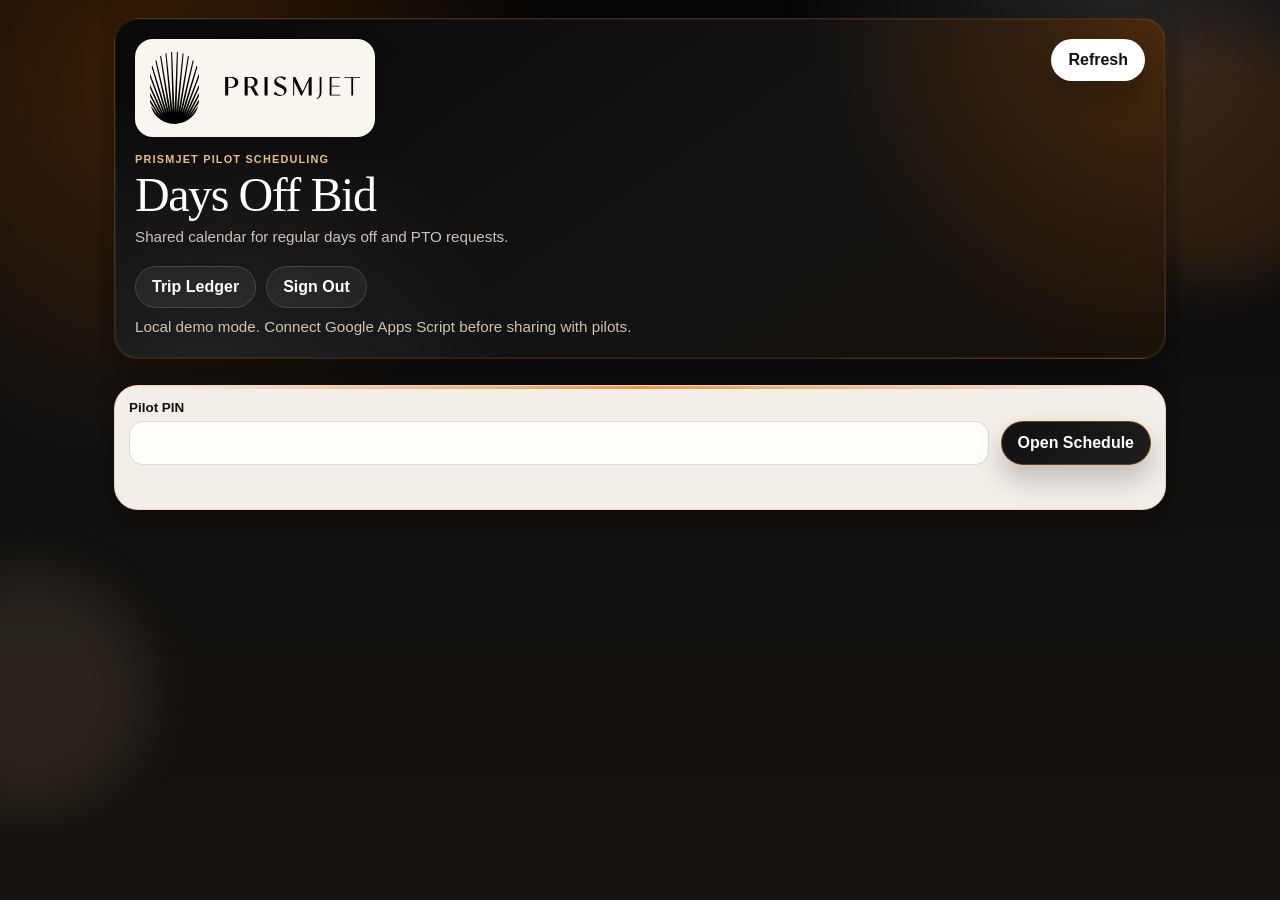
==== schedule.html @ 380c0ceb "Publish PrismJet schedule test app" ====
<!DOCTYPE html>
<html lang="en">
<head>
  <meta charset="UTF-8">
  <meta name="viewport" content="width=device-width, initial-scale=1.0, viewport-fit=cover">
  <meta name="theme-color" content="#090909">
  <meta name="apple-mobile-web-app-capable" content="yes">
  <meta name="apple-mobile-web-app-status-bar-style" content="black-translucent">
  <meta name="apple-mobile-web-app-title" content="PrismJet Schedule">
  <title>Pilot Schedule - PrismJet</title>
  <link rel="manifest" href="manifest.webmanifest">
  <link rel="icon" href="assets/icon.svg" type="image/svg+xml">
  <link rel="apple-touch-icon" sizes="180x180" href="assets/apple-touch-icon.png">
  <link rel="stylesheet" href="styles.css">
</head>
<body>
  <div class="page-shell schedule-page">
    <div class="backdrop backdrop-a"></div>
    <div class="backdrop backdrop-b"></div>

    <header class="app-header card schedule-header">
      <div class="app-header-top">
        <div class="hero-copy">
          <div class="brand-lockup">
            <div class="brand-logo-frame">
              <img class="brand-logo" src="assets/prismjet-logo.svg" alt="PrismJet">
            </div>
          </div>
          <p class="eyebrow">PrismJet pilot scheduling</p>
          <h1>Days Off Bid</h1>
          <p class="hero-text" id="session-summary">Shared calendar for regular days off and PTO requests.</p>
        </div>

        <button class="primary-button new-expense-link" id="refresh-schedule-button" type="button" hidden>Refresh</button>
      </div>

      <div class="header-actions">
        <a class="secondary-button" href="index.html">Trip Ledger</a>
        <button class="secondary-button" id="sign-out-button" type="button" hidden>Sign Out</button>
      </div>

      <p class="install-tip schedule-mode-banner" id="schedule-mode-banner" hidden></p>
    </header>

    <main class="layout schedule-layout">
      <section class="card form-card schedule-login-panel" id="login-panel">
        <form id="login-form" novalidate>
          <div class="field-grid login-grid">
            <label class="field">
              <span>Pilot PIN</span>
              <input id="pilot-pin" name="pin" type="password" inputmode="numeric" autocomplete="one-time-code" maxlength="12" required>
            </label>
            <button class="primary-button login-button" type="submit">Open Schedule</button>
          </div>
          <p class="form-message" id="auth-message" role="status"></p>
        </form>
      </section>

      <div class="schedule-app" id="schedule-app" hidden>
        <section class="status-grid schedule-status-grid" aria-label="Draft totals">
          <div class="status-tile schedule-status-tile card" aria-live="polite">
            <span class="summary-label">Regular days</span>
            <span class="summary-value" id="regular-count">0/8</span>
            <span class="summary-meta">OFF limit</span>
          </div>

          <div class="status-tile schedule-status-tile card" aria-live="polite">
            <span class="summary-label">Combined days</span>
            <span class="summary-value" id="total-count">0/14</span>
            <span class="summary-meta">OFF + PTO</span>
          </div>

          <div class="status-tile schedule-status-tile card" aria-live="polite">
            <span class="summary-label">Month requests</span>
            <span class="summary-value" id="month-request-count">0</span>
            <span class="summary-meta" id="month-request-caption">Current bid month</span>
          </div>
        </section>

        <section class="card form-card schedule-controls-card">
          <div class="schedule-month-bar">
            <div>
              <p class="section-eyebrow">Bid month</p>
              <h2 id="month-heading">Month</h2>
            </div>
            <div class="month-actions">
              <button class="inline-button icon-button" id="previous-month-button" type="button" aria-label="Previous month">&lt;</button>
              <label class="field month-picker-field">
                <span>Month</span>
                <input id="bid-month" name="bidMonth" type="month">
              </label>
              <button class="inline-button icon-button" id="next-month-button" type="button" aria-label="Next month">&gt;</button>
            </div>
          </div>

          <div class="field-grid schedule-choice-grid">
            <fieldset class="entry-type-picker schedule-picker" id="request-type-picker">
              <legend>Request type</legend>
              <label class="entry-type-option">
                <input name="requestType" type="radio" value="regular" checked>
                <span>OFF</span>
              </label>
              <label class="entry-type-option">
                <input name="requestType" type="radio" value="pto">
                <span>PTO</span>
              </label>
            </fieldset>

            <fieldset class="entry-type-picker schedule-picker priority-picker" id="priority-picker">
              <legend>Priority</legend>
              <label class="entry-type-option">
                <input name="priority" type="radio" value="high" checked>
                <span>High</span>
              </label>
              <label class="entry-type-option">
                <input name="priority" type="radio" value="medium">
                <span>Medium</span>
              </label>
              <label class="entry-type-option">
                <input name="priority" type="radio" value="low">
                <span>Low</span>
              </label>
            </fieldset>
          </div>
        </section>

        <section class="card list-panel schedule-calendar-panel">
          <div class="list-panel-heading">
            <div>
              <p class="section-eyebrow">Shared calendar</p>
              <h2 id="calendar-heading">Calendar</h2>
              <p class="list-caption" id="calendar-caption">Tap open days to add them to your draft.</p>
            </div>
          </div>

          <div class="calendar-weekdays" aria-hidden="true">
            <span>Sun</span>
            <span>Mon</span>
            <span>Tue</span>
            <span>Wed</span>
            <span>Thu</span>
            <span>Fri</span>
            <span>Sat</span>
          </div>
          <div class="schedule-calendar-grid" id="calendar-grid"></div>
        </section>

        <section class="card list-panel draft-panel">
          <div class="list-panel-heading">
            <div>
              <p class="section-eyebrow">Draft request</p>
              <h2>Selected Days</h2>
              <p class="list-caption" id="draft-caption">No days selected.</p>
            </div>
            <button class="inline-button danger-inline" id="clear-draft-button" type="button">Clear</button>
          </div>

          <div class="draft-list" id="draft-list"></div>

          <label class="field field-wide schedule-notes-field">
            <span>Notes</span>
            <textarea id="request-notes" rows="3" maxlength="300" placeholder="Optional"></textarea>
          </label>

          <div class="form-actions">
            <button class="primary-button" id="submit-request-button" type="button">Submit Request</button>
          </div>

          <p class="form-message" id="schedule-message" role="status"></p>
        </section>

        <section class="card list-panel month-requests-panel">
          <div class="list-panel-heading">
            <div>
              <p class="section-eyebrow">Current month</p>
              <h2>Submitted Requests</h2>
              <p class="list-caption" id="month-list-caption">No requests submitted.</p>
            </div>
          </div>
          <div class="month-request-list" id="month-request-list"></div>
        </section>
      </div>
    </main>
  </div>

  <script src="schedule-config.js"></script>
  <script src="schedule.js" type="module"></script>
</body>
</html>
---- styles.css ----
:root {
  --bg: #090909;
  --surface: rgba(255, 251, 245, 0.95);
  --surface-strong: #fffdf8;
  --line: rgba(238, 113, 0, 0.16);
  --text: #111111;
  --muted: #6c6257;
  --accent: #ee7100;
  --accent-strong: #c85b00;
  --highlight: #e8be84;
  --success: #2f6d55;
  --warning: #a35a1d;
  --shadow: 0 22px 50px rgba(0, 0, 0, 0.2);
  --radius-xl: 24px;
  --radius-lg: 18px;
  --radius-md: 14px;
  --radius-sm: 12px;
  --hero-font: "Iowan Old Style", "Palatino Linotype", "Book Antiqua", serif;
  --ui-font: "Avenir Next", "Helvetica Neue", "Trebuchet MS", sans-serif;
}

* {
  box-sizing: border-box;
}

html {
  background:
    radial-gradient(circle at 12% 8%, rgba(238, 113, 0, 0.22), transparent 28%),
    radial-gradient(circle at 88% 0%, rgba(255, 255, 255, 0.12), transparent 24%),
    linear-gradient(180deg, #060606 0%, #101010 48%, #17120d 100%);
}

body {
  margin: 0;
  min-height: 100vh;
  color: var(--text);
  font-family: var(--ui-font);
  background: transparent;
}

body.modal-open {
  overflow: hidden;
}

button,
input,
select,
textarea {
  font: inherit;
}

button {
  border: 0;
  cursor: pointer;
}

a {
  color: inherit;
  text-decoration: none;
}

img {
  display: block;
  max-width: 100%;
}

.page-shell {
  position: relative;
  max-width: 820px;
  margin: 0 auto;
  overflow: hidden;
  padding: max(18px, env(safe-area-inset-top)) 14px max(22px, env(safe-area-inset-bottom));
}

.backdrop {
  position: fixed;
  border-radius: 999px;
  pointer-events: none;
  filter: blur(28px);
  opacity: 0.7;
}

.backdrop-a {
  top: 24px;
  right: -70px;
  width: 260px;
  height: 260px;
  background: rgba(238, 113, 0, 0.16);
}

.backdrop-b {
  bottom: 10%;
  left: -90px;
  width: 240px;
  height: 240px;
  background: rgba(245, 212, 161, 0.14);
}

.card,
.expense-card,
.status-tile {
  animation: lift-in 0.42s ease both;
}

.card {
  position: relative;
  border: 1px solid var(--line);
  border-radius: var(--radius-xl);
  background: var(--surface);
  backdrop-filter: blur(12px);
  box-shadow: var(--shadow);
}

.app-header,
.form-shell {
  overflow: hidden;
  padding: 20px;
  border-color: rgba(238, 113, 0, 0.22);
  background:
    radial-gradient(circle at top right, rgba(238, 113, 0, 0.24), transparent 32%),
    radial-gradient(circle at 8% 110%, rgba(255, 255, 255, 0.08), transparent 30%),
    linear-gradient(145deg, #090909 0%, #131313 54%, #17110a 100%);
  box-shadow: 0 24px 60px rgba(0, 0, 0, 0.34);
}

.app-header::after,
.form-shell::after {
  content: "";
  position: absolute;
  inset: 0;
  border: 1px solid rgba(255, 255, 255, 0.06);
  border-radius: inherit;
  pointer-events: none;
}

.app-header-top,
.list-panel-heading,
.form-header {
  display: flex;
  justify-content: space-between;
  gap: 14px;
  align-items: flex-start;
}

.hero-copy {
  max-width: 34rem;
}

.brand-lockup {
  display: flex;
  align-items: center;
  margin-bottom: 16px;
}

.brand-lockup-compact {
  margin-bottom: 14px;
}

.brand-logo-frame {
  display: inline-flex;
  padding: 12px 14px;
  border-radius: 18px;
  background: rgba(255, 250, 243, 0.98);
  border: 1px solid rgba(255, 255, 255, 0.1);
  box-shadow: 0 16px 32px rgba(0, 0, 0, 0.22);
}

.brand-logo {
  width: min(210px, 52vw);
  height: auto;
}

.eyebrow,
.section-eyebrow,
.summary-label {
  display: block;
  margin: 0 0 6px;
  letter-spacing: 0.11em;
  text-transform: uppercase;
  color: var(--highlight);
  font-size: 0.68rem;
  font-weight: 700;
}

h1,
h2 {
  margin: 0;
  font-family: var(--hero-font);
  line-height: 0.98;
  letter-spacing: -0.03em;
}

h1 {
  font-size: clamp(2rem, 7vw, 3rem);
  font-weight: 300;
}

h2 {
  font-size: clamp(1.5rem, 5vw, 2rem);
  font-weight: 400;
}

.hero-text,
.list-caption,
.storage-tip,
.field-help,
.expense-meta,
.expense-location,
.expense-notes,
.install-tip,
.back-copy {
  color: var(--muted);
  line-height: 1.45;
}

.app-header h1,
.form-shell h1 {
  color: #fff;
}

.app-header .hero-text,
.app-header .install-tip,
.app-header .storage-tip,
.form-shell .back-copy {
  color: rgba(255, 244, 228, 0.78);
}

.hero-text,
.install-tip {
  margin: 8px 0 0;
  font-size: 0.95rem;
}

.storage-tip {
  display: block;
  margin-top: 6px;
}

.header-actions {
  display: flex;
  gap: 10px;
  flex-wrap: wrap;
  margin-top: 18px;
}

.layout {
  display: grid;
  gap: 14px;
  margin-top: 14px;
}

.ledger-toggle {
  display: grid;
  grid-template-columns: repeat(2, minmax(0, 1fr));
  gap: 8px;
}

.ledger-toggle-button {
  min-height: 42px;
  border: 1px solid rgba(255, 255, 255, 0.08);
  border-radius: 999px;
  background: rgba(12, 12, 13, 0.92);
  color: rgba(255, 243, 226, 0.78);
  font-weight: 700;
  transition: transform 160ms ease, border-color 160ms ease, background-color 160ms ease;
}

.ledger-toggle-button.active {
  border-color: rgba(238, 113, 0, 0.5);
  background:
    radial-gradient(circle at top right, rgba(238, 113, 0, 0.24), transparent 46%),
    linear-gradient(180deg, rgba(16, 16, 17, 0.98), rgba(27, 18, 11, 0.98));
  color: #fff;
}

.ledger-toggle-button:hover {
  transform: translateY(-1px);
}

.status-grid {
  display: grid;
  gap: 10px;
  grid-template-columns: repeat(3, minmax(0, 1fr));
}

.status-tile {
  width: 100%;
  padding: 14px 12px;
  text-align: left;
  border: 1px solid rgba(255, 255, 255, 0.08);
  border-radius: var(--radius-lg);
  background: linear-gradient(180deg, rgba(12, 12, 13, 0.96), rgba(23, 17, 11, 0.96));
  box-shadow: 0 16px 30px rgba(0, 0, 0, 0.25);
  transition: transform 160ms ease, border-color 160ms ease, background-color 160ms ease;
}

.status-tile.active {
  border-color: rgba(238, 113, 0, 0.58);
  background:
    radial-gradient(circle at top right, rgba(238, 113, 0, 0.26), transparent 46%),
    linear-gradient(180deg, rgba(16, 16, 17, 0.98), rgba(27, 18, 11, 0.98));
}

.status-tile:hover {
  transform: translateY(-1px);
}

.summary-value {
  display: block;
  margin: 0;
  color: #fff;
  font-size: clamp(0.98rem, 3.8vw, 1.25rem);
  font-weight: 800;
  line-height: 1.15;
  font-variant-numeric: tabular-nums;
}

.summary-meta {
  display: block;
  margin-top: 6px;
  color: rgba(255, 243, 226, 0.72);
  font-size: 0.76rem;
}

.list-panel {
  padding: 16px;
  border-color: rgba(238, 113, 0, 0.18);
  box-shadow: 0 24px 48px rgba(0, 0, 0, 0.18);
}

.list-panel::before,
.form-card::before {
  content: "";
  position: absolute;
  left: 18px;
  right: 18px;
  top: 0;
  height: 3px;
  border-radius: 999px;
  background: linear-gradient(90deg, rgba(238, 113, 0, 0), rgba(238, 113, 0, 0.7), rgba(238, 113, 0, 0));
}

.list-panel-heading {
  margin-bottom: 14px;
  align-items: flex-end;
}

.list-caption {
  margin: 8px 0 0;
  font-size: 0.92rem;
}

.sort-control {
  display: grid;
  gap: 6px;
  min-width: 0;
}

.sort-control-label {
  color: var(--muted);
  font-size: 0.72rem;
  font-weight: 700;
  letter-spacing: 0.08em;
  text-transform: uppercase;
}

.sort-control select {
  min-height: 40px;
  padding: 0 14px;
  border: 1px solid rgba(17, 17, 17, 0.12);
  border-radius: 999px;
  background: rgba(255, 254, 251, 0.98);
  color: var(--text);
  font-weight: 700;
}

.expense-list {
  display: grid;
  gap: 12px;
}

.expense-group {
  overflow: hidden;
  border: 1px solid var(--line);
  border-radius: var(--radius-lg);
  background: rgba(255, 251, 245, 0.9);
}

.expense-group-summary,
.submitted-expense-summary {
  display: flex;
  align-items: center;
  justify-content: space-between;
  gap: 10px;
  padding: 12px 14px;
  cursor: pointer;
  list-style: none;
}

.expense-group-summary::-webkit-details-marker,
.submitted-expense-summary::-webkit-details-marker {
  display: none;
}

.expense-group-summary-main,
.submitted-expense-line {
  min-width: 0;
  display: flex;
  align-items: center;
  gap: 8px;
}

.expense-group-summary-label,
.submitted-expense-title {
  min-width: 0;
  overflow: hidden;
  text-overflow: ellipsis;
  white-space: nowrap;
  font-weight: 800;
}

.expense-group-summary-label {
  font-size: 0.98rem;
}

.expense-group-summary-right,
.submitted-expense-summary-right {
  display: flex;
  align-items: center;
  gap: 10px;
  flex-shrink: 0;
}

.expense-group-summary-total,
.submitted-expense-summary-amount {
  color: var(--accent);
  font-weight: 800;
  font-variant-numeric: tabular-nums;
  white-space: nowrap;
}

.accordion-chevron {
  color: var(--muted);
  font-size: 1.15rem;
  line-height: 1;
  transition: transform 180ms ease;
}

.expense-group[open] > .expense-group-summary,
.submitted-expense-item[open] > .submitted-expense-summary {
  border-bottom: 1px solid rgba(238, 113, 0, 0.16);
}

.expense-group[open] > .expense-group-summary .accordion-chevron,
.submitted-expense-item[open] > .submitted-expense-summary .accordion-chevron {
  transform: rotate(90deg);
}

.expense-group-content,
.submitted-expense-body {
  padding: 10px 12px 12px;
}

.expense-group-actions {
  display: flex;
  flex-wrap: wrap;
  gap: 8px;
  margin-bottom: 10px;
}

.expense-group-button {
  min-height: 38px;
}

.trip-group {
  display: grid;
  gap: 8px;
}

.trip-group + .trip-group {
  padding-top: 10px;
  border-top: 1px solid rgba(17, 17, 17, 0.08);
}

.trip-group-header {
  display: flex;
  justify-content: space-between;
  gap: 10px;
  align-items: baseline;
}

.trip-group-title {
  margin: 0;
  font-size: 0.96rem;
  font-weight: 800;
}

.trip-group-caption {
  margin: 0;
  color: var(--muted);
  font-size: 0.76rem;
}

.trip-group-list {
  display: grid;
  gap: 8px;
}

.expense-group-note,
.submitted-expense-meta {
  margin: 0 0 10px;
  color: var(--muted);
  font-size: 0.84rem;
  line-height: 1.35;
}

.submitted-expense-date-grid {
  display: grid;
  grid-template-columns: repeat(3, minmax(0, 1fr));
  gap: 8px;
  margin: 0 0 12px;
}

.submitted-expense-date-field {
  display: grid;
  gap: 5px;
  padding: 10px;
  border-radius: var(--radius-md);
  background: rgba(17, 17, 17, 0.05);
}

.submitted-expense-date-label {
  color: var(--muted);
  font-size: 0.72rem;
  font-weight: 700;
  text-transform: uppercase;
  letter-spacing: 0.08em;
}

.submitted-expense-date-input,
.submitted-expense-date-value {
  min-width: 0;
  color: var(--text);
  font-size: 0.88rem;
  font-weight: 700;
}

.submitted-expense-date-input {
  min-height: 24px;
  padding: 0;
  border: 0;
  background: transparent;
  appearance: none;
  -webkit-appearance: none;
}

.submitted-expense-date-input:focus {
  outline: none;
}

.submitted-expense-date-input::-webkit-date-and-time-value {
  text-align: left;
}

.expense-group-list {
  display: grid;
  gap: 8px;
}

.expense-group-empty {
  margin: 0;
  padding: 14px;
  border-radius: var(--radius-md);
  background: rgba(17, 17, 17, 0.05);
  color: var(--muted);
  text-align: center;
}

.submitted-expense-item {
  overflow: hidden;
  border: 1px solid rgba(17, 17, 17, 0.08);
  border-radius: var(--radius-md);
  background: linear-gradient(180deg, rgba(255, 253, 249, 0.98), rgba(249, 242, 232, 0.95));
  animation: lift-in 0.42s ease both;
}

.submitted-expense-date {
  flex-shrink: 0;
  color: var(--muted);
  font-size: 0.8rem;
  font-weight: 700;
  white-space: nowrap;
}

.submitted-expense-title {
  font-size: 0.94rem;
}

.submitted-expense-summary-amount {
  font-size: 0.92rem;
}

.expense-card {
  padding: 16px;
  border: 1px solid var(--line);
  border-radius: var(--radius-lg);
  background: linear-gradient(180deg, rgba(255, 253, 249, 0.99), rgba(249, 242, 232, 0.97));
}

.expense-card-top {
  display: flex;
  justify-content: space-between;
  gap: 12px;
  align-items: flex-start;
}

.expense-merchant {
  margin: 0;
  font-size: 1.08rem;
  font-weight: 800;
}

.expense-meta,
.expense-location,
.expense-notes {
  margin: 6px 0 0;
  font-size: 0.92rem;
}

.expense-location:not([hidden])::before {
  content: "Location: ";
  font-weight: 700;
  color: var(--text);
}

.expense-amount {
  flex-shrink: 0;
  color: var(--accent);
  font-size: 1.15rem;
  font-weight: 800;
  white-space: nowrap;
  font-variant-numeric: tabular-nums;
}

.expense-badges {
  display: flex;
  gap: 8px;
  flex-wrap: wrap;
  margin-top: 12px;
}

.badge {
  display: inline-flex;
  align-items: center;
  min-height: 28px;
  padding: 0 10px;
  border-radius: 999px;
  font-size: 0.76rem;
  font-weight: 700;
}

.badge-status-draft {
  background: rgba(238, 113, 0, 0.12);
  color: var(--accent);
}

.badge-status-submitted {
  background: rgba(232, 190, 132, 0.2);
  color: var(--warning);
}

.badge-status-reimbursed {
  background: rgba(47, 109, 85, 0.14);
  color: var(--success);
}

.badge-category {
  background: rgba(17, 17, 17, 0.06);
  color: var(--text);
}

.badge-trip {
  background: rgba(238, 113, 0, 0.12);
  color: var(--accent);
}

.expense-photo {
  width: 100%;
  margin-top: 12px;
  max-height: 150px;
  border-radius: var(--radius-md);
  object-fit: cover;
  background: rgba(17, 17, 17, 0.06);
}

.expense-timeline {
  display: grid;
  grid-template-columns: repeat(3, minmax(0, 1fr));
  gap: 8px;
  margin: 12px 0 0;
}

.expense-timeline div {
  padding: 10px;
  border-radius: var(--radius-md);
  background: rgba(17, 17, 17, 0.05);
}

.expense-timeline dt {
  margin: 0 0 5px;
  color: var(--muted);
  font-size: 0.72rem;
  text-transform: uppercase;
  letter-spacing: 0.08em;
}

.expense-timeline dd {
  margin: 0;
  font-size: 0.88rem;
  font-weight: 700;
}

.expense-actions,
.form-actions {
  display: flex;
  gap: 10px;
  flex-wrap: wrap;
  margin-top: 14px;
}

.primary-button,
.secondary-button,
.inline-button {
  display: inline-flex;
  align-items: center;
  justify-content: center;
  min-height: 42px;
  padding: 0 16px;
  border-radius: 999px;
  font-weight: 700;
  transition: transform 160ms ease, box-shadow 160ms ease, background-color 160ms ease, color 160ms ease;
}

.primary-button {
  border: 1px solid rgba(238, 113, 0, 0.45);
  background: linear-gradient(135deg, #111111 0%, #1d1d1f 100%);
  color: #fff;
  box-shadow: 0 14px 28px rgba(0, 0, 0, 0.22);
}

.secondary-button,
.inline-button {
  border: 1px solid rgba(17, 17, 17, 0.12);
  background: rgba(255, 253, 249, 0.95);
  color: var(--text);
}

.danger-inline {
  color: #a63e2f;
}

.danger-button {
  color: #a63e2f;
}

.primary-button:hover,
.secondary-button:hover,
.inline-button:hover {
  transform: translateY(-1px);
}

.primary-button:disabled,
.secondary-button:disabled,
.inline-button:disabled {
  opacity: 0.58;
  cursor: not-allowed;
  transform: none;
}

.new-expense-link {
  flex-shrink: 0;
  background: #fff;
  color: #111;
  border-color: rgba(255, 255, 255, 0.18);
}

.app-header .secondary-button,
.form-shell .back-link {
  border-color: rgba(255, 255, 255, 0.14);
  background: rgba(255, 255, 255, 0.06);
  color: #fff;
  box-shadow: none;
}

.app-header .danger-button {
  border-color: rgba(224, 95, 70, 0.34);
  color: #ffd7ce;
}

.app-header .secondary-button:hover,
.form-shell .back-link:hover,
.app-header .new-expense-link:hover {
  box-shadow: none;
}

.form-page {
  max-width: 760px;
  margin: 0 auto;
}

.back-link {
  margin-bottom: 12px;
}

.form-card {
  margin-top: 12px;
  padding: 14px;
  overflow: hidden;
  border-color: rgba(238, 113, 0, 0.18);
  box-shadow: 0 24px 48px rgba(0, 0, 0, 0.18);
}

.entry-type-picker {
  display: grid;
  grid-template-columns: repeat(2, minmax(0, 1fr));
  gap: 8px;
  margin: 0 0 12px;
  padding: 0;
  border: 0;
}

.entry-type-picker legend {
  margin-bottom: 8px;
  color: var(--muted);
  font-size: 0.8rem;
  font-weight: 700;
}

.entry-type-option {
  position: relative;
}

.entry-type-option input {
  position: absolute;
  inset: 0;
  opacity: 0;
  pointer-events: none;
}

.entry-type-option span {
  display: flex;
  align-items: center;
  justify-content: center;
  min-height: 42px;
  padding: 0 14px;
  border: 1px solid rgba(17, 17, 17, 0.12);
  border-radius: 999px;
  background: rgba(255, 254, 251, 0.96);
  color: var(--text);
  font-weight: 700;
}

.entry-type-option input:checked + span {
  border-color: rgba(238, 113, 0, 0.5);
  background: rgba(238, 113, 0, 0.1);
  color: var(--accent-strong);
}

.field-grid {
  display: grid;
  gap: 12px;
  grid-template-columns: repeat(2, minmax(0, 1fr));
}

.field {
  display: flex;
  flex-direction: column;
  gap: 6px;
  min-width: 0;
}

.field span {
  font-size: 0.84rem;
  font-weight: 700;
}

.field input,
.field select,
.field textarea {
  width: 100%;
  max-width: 100%;
  min-width: 0;
  min-height: 44px;
  padding: 11px 13px;
  border: 1px solid rgba(17, 17, 17, 0.14);
  border-radius: var(--radius-md);
  background: rgba(255, 254, 251, 0.96);
  color: var(--text);
  transition: border-color 160ms ease, box-shadow 160ms ease, transform 160ms ease;
}

.field input[type="date"] {
  display: block;
  width: 100%;
  max-width: 100%;
  min-width: 0;
  overflow: hidden;
  white-space: nowrap;
  text-overflow: ellipsis;
  -webkit-appearance: none;
  appearance: none;
}

.field input[type="date"]::-webkit-date-and-time-value {
  text-align: left;
}

.field input[type="date"]::-webkit-calendar-picker-indicator {
  margin-left: 6px;
}

.field input:focus,
.field select:focus,
.field textarea:focus {
  outline: none;
  border-color: rgba(238, 113, 0, 0.5);
  box-shadow: 0 0 0 4px rgba(238, 113, 0, 0.08);
  transform: translateY(-1px);
}

.field textarea {
  min-height: 84px;
  resize: vertical;
}

.field-wide {
  grid-column: 1 / -1;
}

.entry-grid {
  gap: 10px;
  grid-template-columns: repeat(2, minmax(0, 1fr));
}

.receipt-field {
  padding: 12px;
  border: 1px solid rgba(17, 17, 17, 0.08);
  border-radius: var(--radius-lg);
  background: rgba(248, 241, 231, 0.72);
}

.receipt-actions {
  display: grid;
  gap: 6px;
  margin-top: 8px;
}

.compact-action {
  width: 100%;
}

.scan-status {
  margin: 0;
  color: var(--muted);
  font-size: 0.8rem;
  line-height: 1.35;
}

.location-row {
  display: grid;
  grid-template-columns: 1fr auto;
  gap: 10px;
}

.photo-preview {
  display: grid;
  gap: 10px;
  margin-top: 12px;
}

.photo-preview-actions {
  display: flex;
  gap: 10px;
  flex-wrap: wrap;
}

.photo-preview img {
  width: 100%;
  max-height: 420px;
  border-radius: var(--radius-lg);
  object-fit: contain;
  background: rgba(17, 17, 17, 0.06);
  cursor: zoom-in;
}

.empty-state {
  padding: 20px;
  border-radius: var(--radius-lg);
  border: 1px dashed rgba(238, 113, 0, 0.22);
  text-align: center;
  color: var(--muted);
  background: rgba(255, 251, 243, 0.84);
}

.details-panel {
  margin-top: 12px;
  border: 1px solid rgba(17, 17, 17, 0.08);
  border-radius: var(--radius-lg);
  background: rgba(248, 241, 231, 0.68);
  overflow: hidden;
}

.details-panel summary {
  padding: 12px 14px;
  cursor: pointer;
  font-weight: 700;
  color: var(--accent);
  list-style: none;
}

.details-panel summary::-webkit-details-marker {
  display: none;
}

.details-panel[open] summary {
  border-bottom: 1px solid rgba(17, 17, 17, 0.08);
}

.optional-grid {
  gap: 10px;
  padding: 0 14px 14px;
}

.report-card {
  display: grid;
  gap: 14px;
}

.report-date-grid {
  gap: 12px;
}

.report-preview {
  margin: 0;
  padding: 12px 14px;
  border: 1px solid rgba(17, 17, 17, 0.08);
  border-radius: var(--radius-md);
  background: rgba(248, 241, 231, 0.62);
  color: var(--muted);
  line-height: 1.45;
}

.report-actions {
  margin-top: 0;
}

.report-download-link[hidden] {
  display: none;
}

.report-modal {
  position: fixed;
  inset: 0;
  z-index: 18;
  display: grid;
  place-items: center;
  padding: 20px 12px;
}

.report-modal[hidden] {
  display: none;
}

.report-modal-scrim {
  position: absolute;
  inset: 0;
  background: rgba(9, 9, 9, 0.72);
  backdrop-filter: blur(8px);
}

.report-modal-card {
  position: relative;
  width: min(100%, 520px);
  padding: 16px;
  border-color: rgba(238, 113, 0, 0.18);
  box-shadow: 0 24px 56px rgba(0, 0, 0, 0.28);
}

.report-modal-header {
  display: flex;
  justify-content: space-between;
  gap: 12px;
  align-items: flex-start;
  margin-bottom: 14px;
}

.report-modal-copy,
.report-modal-preview {
  margin: 8px 0 0;
  color: var(--muted);
  line-height: 1.45;
}

.report-modal-grid {
  display: grid;
  gap: 12px;
  grid-template-columns: repeat(2, minmax(0, 1fr));
}

.report-modal-preview {
  padding: 12px 14px;
  border: 1px solid rgba(17, 17, 17, 0.08);
  border-radius: var(--radius-md);
  background: rgba(248, 241, 231, 0.62);
}

.report-modal-actions {
  display: flex;
  justify-content: flex-end;
  gap: 10px;
  flex-wrap: wrap;
  margin-top: 14px;
}

.image-modal {
  position: fixed;
  inset: 0;
  z-index: 20;
  display: grid;
  place-items: center;
  padding: 20px 12px;
}

.image-modal[hidden] {
  display: none;
}

.image-modal-scrim {
  position: absolute;
  inset: 0;
  background: rgba(19, 41, 42, 0.72);
  backdrop-filter: blur(8px);
}

.image-modal-card {
  position: relative;
  width: min(100%, 760px);
  max-height: 92vh;
  padding: 14px;
  border: 1px solid rgba(255, 255, 255, 0.08);
  border-radius: var(--radius-xl);
  background: rgba(14, 30, 31, 0.94);
  box-shadow: 0 22px 50px rgba(0, 0, 0, 0.3);
}

.image-modal-toolbar {
  display: flex;
  justify-content: space-between;
  gap: 10px;
  align-items: center;
  margin-bottom: 12px;
}

.image-zoom-actions {
  display: flex;
  gap: 8px;
}

.image-modal-toolbar .inline-button {
  background: rgba(255, 255, 255, 0.08);
  border-color: rgba(255, 255, 255, 0.12);
  color: #fff;
}

.image-modal-frame {
  position: relative;
  overflow: hidden;
  min-height: 60vh;
  max-height: 70vh;
  border-radius: var(--radius-lg);
  background: rgba(0, 0, 0, 0.3);
  touch-action: none;
}

.image-modal-frame img {
  width: 100%;
  height: 100%;
  object-fit: contain;
  transform-origin: center center;
  transition: transform 140ms ease;
  user-select: none;
  -webkit-user-drag: none;
}

.image-modal-help {
  margin: 12px 0 4px;
  color: rgba(255, 255, 255, 0.72);
}

.schedule-page {
  max-width: 1080px;
}

.schedule-app {
  display: grid;
  gap: 14px;
}

.schedule-app[hidden],
.schedule-login-panel[hidden] {
  display: none;
}

.schedule-mode-banner {
  min-height: 0;
}

.login-grid {
  grid-template-columns: minmax(0, 1fr) auto;
  align-items: end;
}

.login-button {
  min-height: 44px;
}

.form-message {
  min-height: 1.35em;
  margin: 10px 0 0;
  color: var(--muted);
  font-size: 0.9rem;
  line-height: 1.35;
}

.form-message[data-tone="success"] {
  color: var(--success);
}

.form-message[data-tone="error"] {
  color: #a63e2f;
}

.form-message[data-tone="muted"] {
  color: var(--muted);
}

.schedule-status-tile {
  cursor: default;
}

.schedule-status-tile:hover {
  transform: none;
}

.schedule-month-bar {
  display: flex;
  justify-content: space-between;
  gap: 14px;
  align-items: end;
}

.month-actions {
  display: flex;
  align-items: end;
  gap: 8px;
}

.icon-button {
  width: 42px;
  padding: 0;
  flex-shrink: 0;
}

.month-picker-field {
  width: 172px;
}

.schedule-choice-grid {
  margin-top: 14px;
}

.schedule-picker {
  margin: 0;
}

.priority-picker {
  grid-template-columns: repeat(3, minmax(0, 1fr));
}

.calendar-weekdays,
.schedule-calendar-grid {
  display: grid;
  grid-template-columns: repeat(7, minmax(0, 1fr));
  gap: 6px;
}

.calendar-weekdays {
  margin-bottom: 6px;
  color: var(--muted);
  font-size: 0.72rem;
  font-weight: 800;
  text-align: center;
  text-transform: uppercase;
}

.calendar-empty-cell,
.calendar-day-button {
  min-width: 0;
  min-height: 104px;
  border-radius: 10px;
}

.calendar-empty-cell {
  background: rgba(17, 17, 17, 0.03);
}

.calendar-day-button {
  display: flex;
  flex-direction: column;
  align-items: stretch;
  gap: 4px;
  padding: 7px;
  border: 1px solid rgba(17, 17, 17, 0.1);
  background: rgba(255, 253, 249, 0.94);
  color: var(--text);
  text-align: left;
  transition: transform 160ms ease, border-color 160ms ease, background-color 160ms ease;
}

.calendar-day-button:hover {
  transform: translateY(-1px);
  border-color: rgba(238, 113, 0, 0.32);
}

.calendar-day-button:disabled {
  cursor: not-allowed;
  opacity: 0.42;
  transform: none;
}

.calendar-day-button.selected {
  border-color: rgba(238, 113, 0, 0.64);
  background: rgba(238, 113, 0, 0.08);
}

.calendar-day-button.own-request {
  box-shadow: inset 0 0 0 2px rgba(47, 109, 85, 0.16);
}

.calendar-day-number {
  color: var(--text);
  font-size: 0.88rem;
  font-weight: 900;
  line-height: 1;
}

.calendar-chip-stack {
  display: grid;
  gap: 3px;
  min-width: 0;
}

.request-chip,
.draft-chip {
  display: block;
  width: 100%;
  min-width: 0;
  overflow: hidden;
  padding: 3px 5px;
  border-radius: 7px;
  font-size: 0.64rem;
  font-weight: 900;
  line-height: 1.1;
  text-overflow: ellipsis;
  white-space: nowrap;
}

.request-chip-regular {
  border: 1px solid transparent;
  background: var(--pilot-color);
  color: var(--chip-text);
}

.request-chip-pto {
  border: 1px solid var(--pilot-color);
  background:
    repeating-linear-gradient(135deg, rgba(255, 255, 255, 0.96) 0 5px, rgba(255, 255, 255, 0.72) 5px 9px);
  box-shadow: inset 3px 0 0 var(--pilot-color);
  color: #111;
}

.draft-chip {
  border: 1px solid rgba(238, 113, 0, 0.38);
  background: rgba(238, 113, 0, 0.14);
  color: var(--accent-strong);
}

.draft-chip-pto {
  background: rgba(47, 109, 85, 0.12);
  border-color: rgba(47, 109, 85, 0.28);
  color: var(--success);
}

.draft-list {
  display: grid;
  gap: 8px;
}

.draft-row {
  display: grid;
  grid-template-columns: minmax(110px, 1fr) minmax(94px, 0.85fr) minmax(106px, 0.9fr) 42px;
  gap: 8px;
  align-items: end;
  padding: 10px;
  border: 1px solid rgba(17, 17, 17, 0.08);
  border-radius: var(--radius-md);
  background: rgba(248, 241, 231, 0.7);
}

.draft-date,
.draft-select {
  min-width: 0;
}

.draft-date strong,
.draft-date span,
.draft-select span {
  display: block;
}

.draft-date strong {
  font-size: 0.95rem;
}

.draft-date span,
.draft-select span {
  color: var(--muted);
  font-size: 0.72rem;
  font-weight: 800;
  text-transform: uppercase;
}

.draft-select {
  display: grid;
  gap: 5px;
}

.draft-select select {
  width: 100%;
  min-width: 0;
  min-height: 38px;
  padding: 0 10px;
  border: 1px solid rgba(17, 17, 17, 0.12);
  border-radius: 999px;
  background: rgba(255, 254, 251, 0.96);
  color: var(--text);
  font-weight: 800;
}

.draft-remove-button {
  width: 42px;
  padding: 0;
  color: #a63e2f;
}

.schedule-notes-field {
  margin-top: 12px;
}

.compact-empty-state {
  padding: 14px;
}

.month-request-list {
  display: grid;
  gap: 10px;
}

.pilot-request-group {
  display: grid;
  gap: 9px;
  padding: 12px;
  border: 1px solid rgba(17, 17, 17, 0.08);
  border-radius: var(--radius-md);
  background: rgba(248, 241, 231, 0.7);
}

.pilot-request-group-header {
  display: flex;
  gap: 8px;
  align-items: center;
  color: var(--muted);
  font-size: 0.86rem;
}

.pilot-request-group-header strong {
  color: var(--text);
}

.pilot-color-dot {
  width: 12px;
  height: 12px;
  flex-shrink: 0;
  border-radius: 999px;
  background: var(--pilot-color);
}

.pilot-request-days {
  display: flex;
  gap: 6px;
  flex-wrap: wrap;
}

.pilot-request-day {
  display: inline-flex;
  align-items: center;
  gap: 6px;
  min-height: 28px;
  padding: 0 9px;
  border-radius: 999px;
  background: rgba(17, 17, 17, 0.06);
  color: var(--text);
  font-size: 0.78rem;
  font-weight: 800;
}

button.pilot-request-day {
  border: 1px solid rgba(166, 62, 47, 0.18);
  color: #7e3329;
}

button.pilot-request-day::after {
  content: "x";
  font-size: 0.76rem;
  line-height: 1;
}

button.pilot-request-day:hover {
  background: rgba(166, 62, 47, 0.08);
}

@keyframes lift-in {
  from {
    opacity: 0;
    transform: translateY(10px);
  }

  to {
    opacity: 1;
    transform: translateY(0);
  }
}

@media (max-width: 760px) {
  .app-header-top,
  .list-panel-heading,
  .form-header,
  .expense-card-top,
  .image-modal-toolbar,
  .report-modal-header,
  .schedule-month-bar {
    flex-direction: column;
    align-items: stretch;
  }

  .new-expense-link {
    width: 100%;
  }

  .field-grid:not(.entry-grid):not(.optional-grid),
  .expense-timeline {
    grid-template-columns: 1fr;
  }

  .image-zoom-actions {
    width: 100%;
    justify-content: space-between;
  }
}

@media (max-width: 560px) {
  .ledger-toggle,
  .entry-type-picker,
  .entry-grid,
  .optional-grid,
  .submitted-expense-date-grid,
  .report-modal-grid,
  .login-grid,
  .schedule-choice-grid {
    grid-template-columns: 1fr;
  }

  .month-actions {
    width: 100%;
  }

  .month-picker-field {
    width: 100%;
  }

  .draft-row {
    grid-template-columns: minmax(0, 1fr) minmax(92px, 0.86fr) 42px;
  }

  .draft-row .draft-select:nth-of-type(2) {
    grid-column: 1 / span 2;
  }
}

@media (max-width: 480px) {
  .page-shell {
    padding-inline: 12px;
  }

  .app-header,
  .form-shell {
    padding: 16px;
  }

  .form-card {
    padding: 12px;
  }

  .status-grid {
    gap: 8px;
  }

  .status-tile {
    padding: 12px 10px;
  }

  .summary-label {
    font-size: 0.62rem;
  }

  .summary-meta {
    font-size: 0.7rem;
  }

  .field input,
  .field select,
  .field textarea {
    min-height: 42px;
    padding: 10px 12px;
  }

  .image-modal {
    padding-inline: 8px;
  }

  .report-modal {
    padding-inline: 8px;
  }

  .report-modal-actions > * {
    width: 100%;
  }

  .calendar-weekdays,
  .schedule-calendar-grid {
    gap: 4px;
  }

  .calendar-empty-cell,
  .calendar-day-button {
    min-height: 78px;
    border-radius: 8px;
  }

  .calendar-day-button {
    gap: 3px;
    padding: 5px 4px;
  }

  .calendar-weekdays {
    font-size: 0.58rem;
  }

  .calendar-day-number {
    font-size: 0.74rem;
  }

  .request-chip,
  .draft-chip {
    padding: 2px 1px;
    border-radius: 5px;
    font-size: 0.46rem;
  }

  .draft-row {
    grid-template-columns: minmax(0, 1fr) 42px;
  }

  .draft-row .draft-select {
    grid-column: 1 / -1;
  }
}
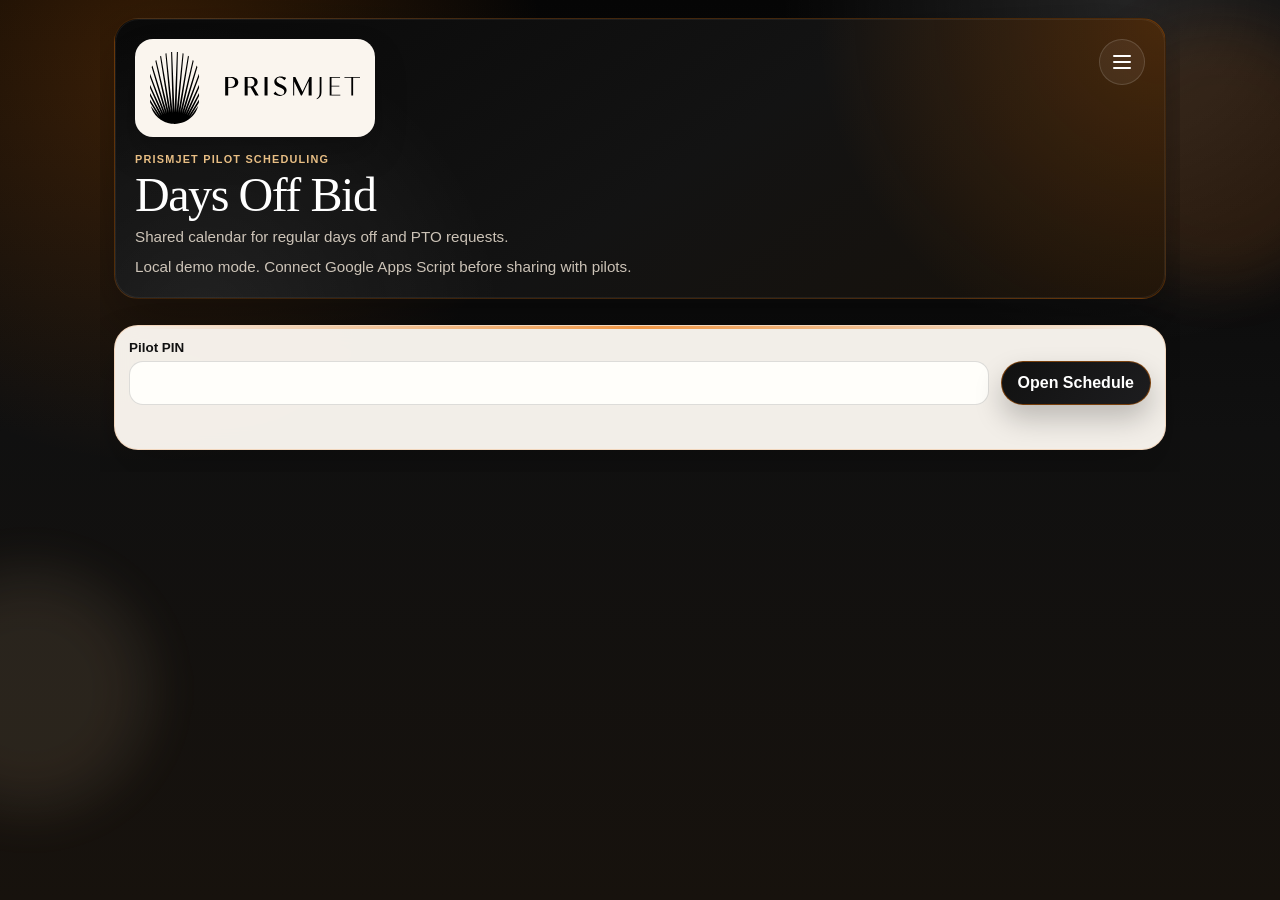
==== commit 8c61534a: "Refine PrismJet scheduling test app" ====
--- a/schedule.html
+++ b/schedule.html
@@ -6,10 +6,10 @@
   <meta name="theme-color" content="#090909">
   <meta name="apple-mobile-web-app-capable" content="yes">
   <meta name="apple-mobile-web-app-status-bar-style" content="black-translucent">
-  <meta name="apple-mobile-web-app-title" content="PrismJet Schedule">
-  <title>Pilot Schedule - PrismJet</title>
+  <meta name="apple-mobile-web-app-title" content="Scheduling">
+  <title>Scheduling - PrismJet</title>
   <link rel="manifest" href="manifest.webmanifest">
-  <link rel="icon" href="assets/icon.svg" type="image/svg+xml">
+  <link rel="icon" href="assets/schedule-icon.svg" type="image/svg+xml">
   <link rel="apple-touch-icon" sizes="180x180" href="assets/apple-touch-icon.png">
   <link rel="stylesheet" href="styles.css">
 </head>
@@ -31,12 +31,18 @@
           <p class="hero-text" id="session-summary">Shared calendar for regular days off and PTO requests.</p>
         </div>
 
-        <button class="primary-button new-expense-link" id="refresh-schedule-button" type="button" hidden>Refresh</button>
-      </div>
-
-      <div class="header-actions">
-        <a class="secondary-button" href="index.html">Trip Ledger</a>
-        <button class="secondary-button" id="sign-out-button" type="button" hidden>Sign Out</button>
+        <div class="schedule-menu-wrap">
+          <button class="secondary-button schedule-menu-button" id="schedule-menu-button" type="button" aria-expanded="false" aria-controls="schedule-menu" aria-label="Open menu" hidden>
+            <span></span>
+            <span></span>
+            <span></span>
+          </button>
+          <div class="schedule-menu card" id="schedule-menu" hidden>
+            <button type="button" id="refresh-schedule-button">Refresh Calendar</button>
+            <button type="button" id="export-calendar-button">Export Excel</button>
+            <button type="button" id="sign-out-button" hidden>Sign Out</button>
+          </div>
+        </div>
       </div>
 
       <p class="install-tip schedule-mode-banner" id="schedule-mode-banner" hidden></p>
@@ -145,39 +151,13 @@
           <div class="schedule-calendar-grid" id="calendar-grid"></div>
         </section>
 
-        <section class="card list-panel draft-panel">
-          <div class="list-panel-heading">
-            <div>
-              <p class="section-eyebrow">Draft request</p>
-              <h2>Selected Days</h2>
-              <p class="list-caption" id="draft-caption">No days selected.</p>
-            </div>
-            <button class="inline-button danger-inline" id="clear-draft-button" type="button">Clear</button>
-          </div>
-
-          <div class="draft-list" id="draft-list"></div>
-
-          <label class="field field-wide schedule-notes-field">
-            <span>Notes</span>
-            <textarea id="request-notes" rows="3" maxlength="300" placeholder="Optional"></textarea>
-          </label>
-
+        <section class="schedule-submit-panel">
           <div class="form-actions">
             <button class="primary-button" id="submit-request-button" type="button">Submit Request</button>
           </div>
 
+          <p class="list-caption" id="draft-caption">No days selected.</p>
           <p class="form-message" id="schedule-message" role="status"></p>
-        </section>
-
-        <section class="card list-panel month-requests-panel">
-          <div class="list-panel-heading">
-            <div>
-              <p class="section-eyebrow">Current month</p>
-              <h2>Submitted Requests</h2>
-              <p class="list-caption" id="month-list-caption">No requests submitted.</p>
-            </div>
-          </div>
-          <div class="month-request-list" id="month-request-list"></div>
         </section>
       </div>
     </main>
--- a/styles.css
+++ b/styles.css
@@ -1215,6 +1215,65 @@
   min-height: 0;
 }
 
+.schedule-header .app-header-top {
+  align-items: flex-start;
+}
+
+.schedule-menu-wrap {
+  position: relative;
+  margin-left: auto;
+  flex-shrink: 0;
+}
+
+.schedule-menu-button {
+  width: 46px;
+  min-width: 46px;
+  min-height: 46px;
+  padding: 0;
+  gap: 4px;
+  flex-direction: column;
+}
+
+.schedule-menu-button span {
+  width: 18px;
+  height: 2px;
+  border-radius: 999px;
+  background: currentColor;
+}
+
+.schedule-menu {
+  position: absolute;
+  top: calc(100% + 8px);
+  right: 0;
+  z-index: 8;
+  display: grid;
+  width: 190px;
+  overflow: hidden;
+  padding: 6px;
+  border-radius: var(--radius-md);
+  background: rgba(255, 253, 249, 0.98);
+  box-shadow: 0 18px 38px rgba(0, 0, 0, 0.24);
+}
+
+.schedule-menu[hidden] {
+  display: none;
+}
+
+.schedule-menu button {
+  min-height: 40px;
+  padding: 0 12px;
+  border-radius: 10px;
+  background: transparent;
+  color: var(--text);
+  text-align: left;
+  font-weight: 800;
+}
+
+.schedule-menu button:hover {
+  background: rgba(238, 113, 0, 0.1);
+  color: var(--accent-strong);
+}
+
 .login-grid {
   grid-template-columns: minmax(0, 1fr) auto;
   align-items: end;
@@ -1345,6 +1404,10 @@
 
 .calendar-day-button.own-request {
   box-shadow: inset 0 0 0 2px rgba(47, 109, 85, 0.16);
+}
+
+.calendar-day-button.unavailable:not(.selected) {
+  background: rgba(17, 17, 17, 0.045);
 }
 
 .calendar-day-number {
@@ -1467,6 +1530,27 @@
   margin-top: 12px;
 }
 
+.schedule-submit-panel {
+  display: grid;
+  gap: 8px;
+  justify-items: center;
+  padding: 2px 0 10px;
+}
+
+.schedule-submit-panel .form-actions {
+  margin-top: 0;
+}
+
+.schedule-submit-panel .primary-button {
+  min-width: min(100%, 280px);
+}
+
+.schedule-submit-panel .list-caption,
+.schedule-submit-panel .form-message {
+  margin: 0;
+  text-align: center;
+}
+
 .compact-empty-state {
   padding: 14px;
 }
@@ -1563,6 +1647,15 @@
     align-items: stretch;
   }
 
+  .schedule-header .app-header-top {
+    flex-direction: row;
+    align-items: flex-start;
+  }
+
+  .schedule-menu-wrap {
+    align-self: flex-start;
+  }
+
   .new-expense-link {
     width: 100%;
   }
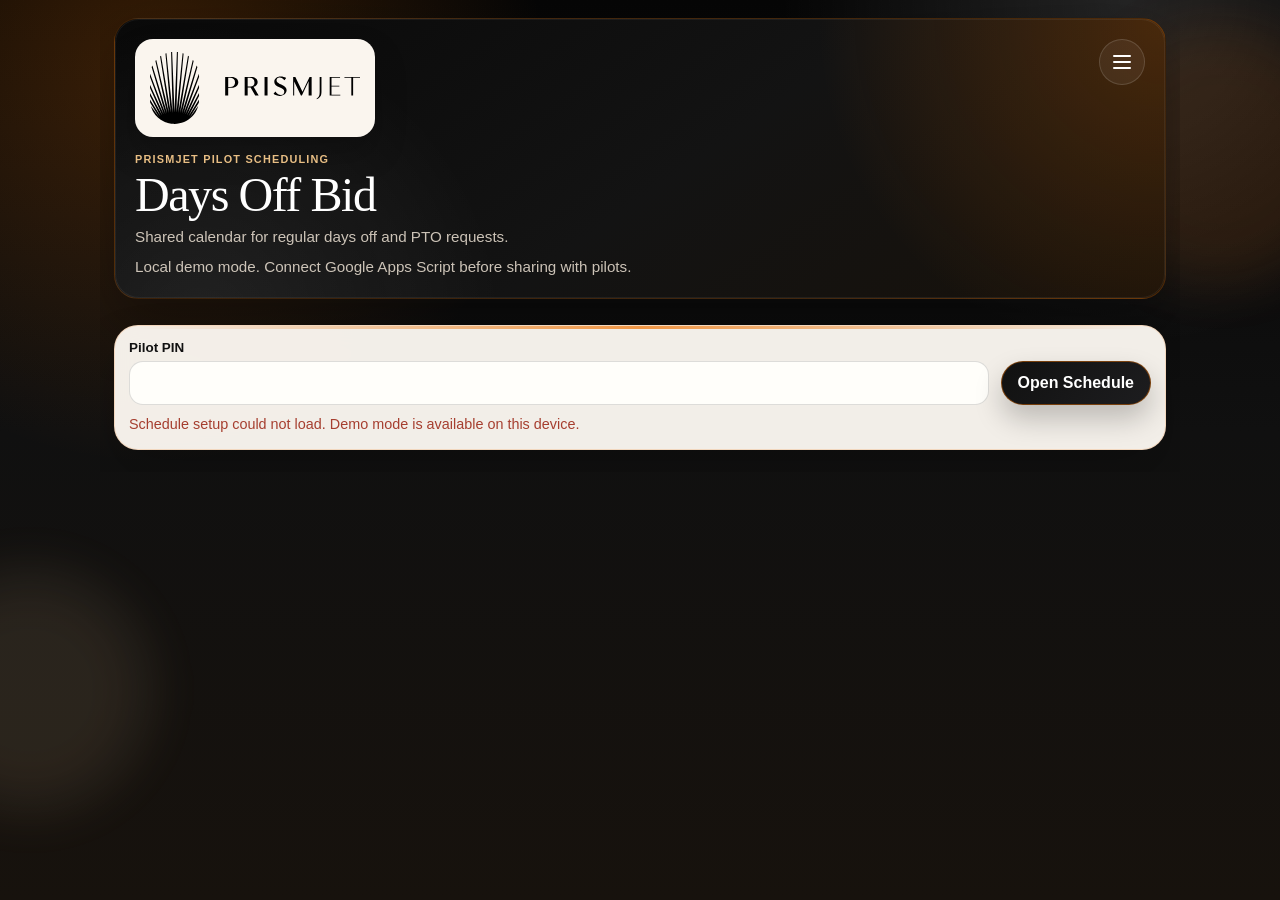
==== commit c0cb68f3: "Version scheduler assets for cache refresh" ====
--- a/schedule.html
+++ b/schedule.html
@@ -11,7 +11,7 @@
   <link rel="manifest" href="manifest.webmanifest">
   <link rel="icon" href="assets/schedule-icon.svg" type="image/svg+xml">
   <link rel="apple-touch-icon" sizes="180x180" href="assets/apple-touch-icon.png">
-  <link rel="stylesheet" href="styles.css">
+  <link rel="stylesheet" href="styles.css?v=6">
 </head>
 <body>
   <div class="page-shell schedule-page">
@@ -40,6 +40,7 @@
           <div class="schedule-menu card" id="schedule-menu" hidden>
             <button type="button" id="refresh-schedule-button">Refresh Calendar</button>
             <button type="button" id="export-calendar-button">Export Excel</button>
+            <button type="button" id="reset-month-button">Clear Month</button>
             <button type="button" id="sign-out-button" hidden>Sign Out</button>
           </div>
         </div>
@@ -110,6 +111,10 @@
                 <input name="requestType" type="radio" value="pto">
                 <span>PTO</span>
               </label>
+              <label class="entry-type-option" id="trip-type-option" data-admin-only="trip" hidden>
+                <input name="requestType" type="radio" value="trip">
+                <span>Trip</span>
+              </label>
             </fieldset>
 
             <fieldset class="entry-type-picker schedule-picker priority-picker" id="priority-picker">
@@ -163,7 +168,7 @@
     </main>
   </div>
 
-  <script src="schedule-config.js"></script>
-  <script src="schedule.js" type="module"></script>
+  <script src="schedule-config.js?v=6"></script>
+  <script src="schedule.js?v=6" type="module"></script>
 </body>
 </html>
--- a/styles.css
+++ b/styles.css
@@ -1319,19 +1319,36 @@
 }
 
 .month-actions {
-  display: flex;
+  display: grid;
+  grid-template-columns: 42px minmax(0, 1fr) 42px;
   align-items: end;
   gap: 8px;
+  width: min(100%, 360px);
+  max-width: 100%;
+}
+
+.month-actions > * {
+  min-width: 0;
 }
 
 .icon-button {
   width: 42px;
+  min-width: 0;
   padding: 0;
   flex-shrink: 0;
 }
 
 .month-picker-field {
-  width: 172px;
+  width: auto;
+  min-width: 0;
+}
+
+.month-picker-field input[type="month"] {
+  display: block;
+  min-width: 0;
+  text-align: center;
+  appearance: none;
+  -webkit-appearance: none;
 }
 
 .schedule-choice-grid {
@@ -1406,6 +1423,10 @@
   box-shadow: inset 0 0 0 2px rgba(47, 109, 85, 0.16);
 }
 
+.calendar-day-button.has-trip {
+  border-color: rgba(102, 82, 52, 0.28);
+}
+
 .calendar-day-button.unavailable:not(.selected) {
   background: rgba(17, 17, 17, 0.045);
 }
@@ -1424,7 +1445,8 @@
 }
 
 .request-chip,
-.draft-chip {
+.draft-chip,
+.trip-chip {
   display: block;
   width: 100%;
   min-width: 0;
@@ -1438,6 +1460,16 @@
   white-space: nowrap;
 }
 
+.request-chip {
+  display: flex;
+  align-items: center;
+  justify-content: center;
+  min-height: 28px;
+  padding: 5px 6px;
+  font-size: 0.74rem;
+  letter-spacing: 0;
+}
+
 .request-chip-regular {
   border: 1px solid transparent;
   background: var(--pilot-color);
@@ -1452,6 +1484,13 @@
   color: #111;
 }
 
+.trip-chip {
+  border: 1px solid rgba(102, 82, 52, 0.32);
+  background: rgba(255, 248, 237, 0.96);
+  box-shadow: inset 3px 0 0 #d99b4a;
+  color: #4c3420;
+}
+
 .draft-chip {
   border: 1px solid rgba(238, 113, 0, 0.38);
   background: rgba(238, 113, 0, 0.14);
@@ -1462,6 +1501,12 @@
   background: rgba(47, 109, 85, 0.12);
   border-color: rgba(47, 109, 85, 0.28);
   color: var(--success);
+}
+
+.draft-chip-trip {
+  border-color: rgba(102, 82, 52, 0.28);
+  background: rgba(217, 155, 74, 0.16);
+  color: #6b441e;
 }
 
 .draft-list {
@@ -1684,11 +1729,23 @@
   }
 
   .month-actions {
+    grid-template-columns: 38px minmax(0, 1fr) 38px;
+    gap: 10px;
     width: 100%;
+  }
+
+  .month-actions .icon-button {
+    width: 38px;
+    min-width: 38px;
+    min-height: 38px;
   }
 
   .month-picker-field {
     width: 100%;
+  }
+
+  .month-picker-field input[type="month"] {
+    padding-inline: 8px;
   }
 
   .draft-row {
@@ -1774,12 +1831,19 @@
   }
 
   .request-chip,
-  .draft-chip {
+  .draft-chip,
+  .trip-chip {
     padding: 2px 1px;
     border-radius: 5px;
     font-size: 0.46rem;
   }
 
+  .request-chip {
+    min-height: 20px;
+    padding: 3px 2px;
+    font-size: 0.54rem;
+  }
+
   .draft-row {
     grid-template-columns: minmax(0, 1fr) 42px;
   }
